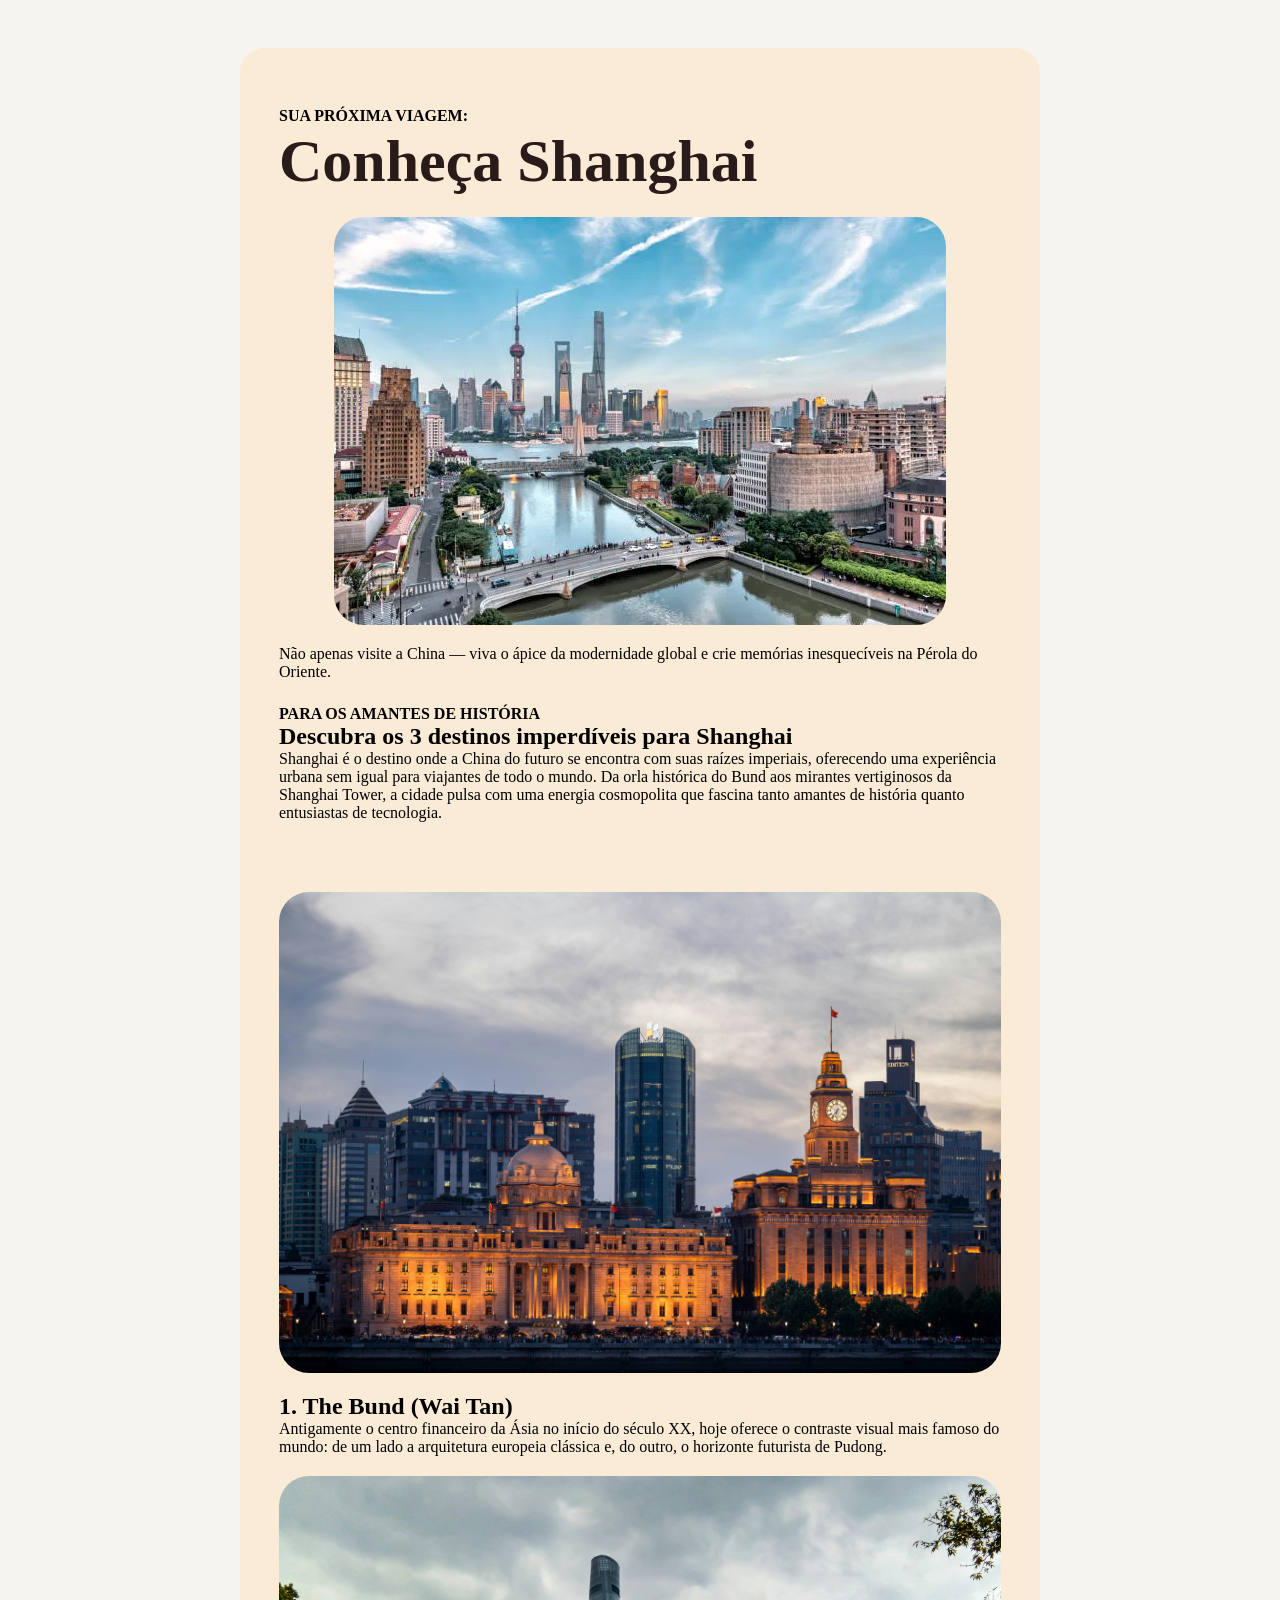
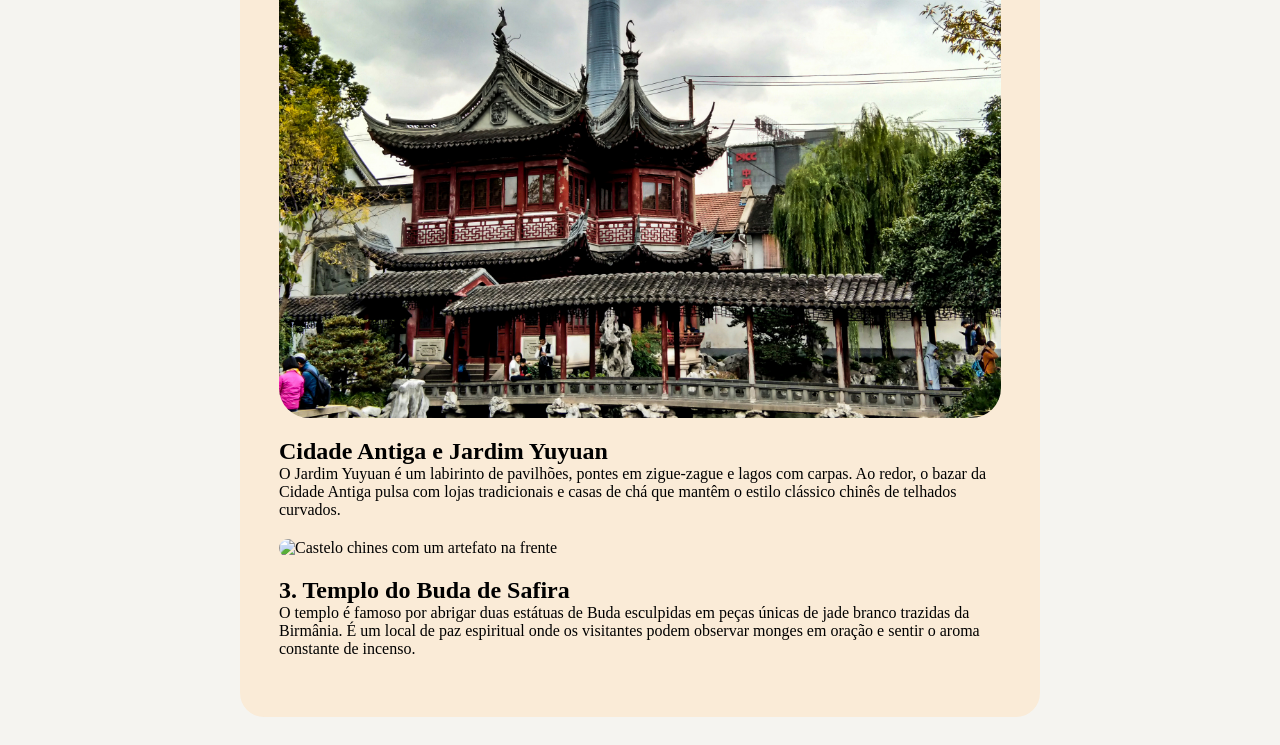
==== localturistico/index.html @ 1747b0d0 "commit inicial" ====
<!DOCTYPE html>
<html lang="pt-br">
<head>
  <meta charset="UTF-8">
  <meta name="viewport" content="width=device-width, initial-scale=1.0">
  <title>Local Turístico</title>
  <link rel="stylesheet" href="index.css">
</head>
<body>

  <div id="page">
    <main>
      <div class="card-turismo">
        <section id="cabeçalho">
          
          <h4>SUA PRÓXIMA VIAGEM:</h4>
          <h1>Conheça Shanghai</h1>
          <img src="assets/shanghai-skyline.jpeg" alt="Foto da cidade de Shanghai vista de cima">
          <p>Não apenas visite a China — viva o ápice da modernidade global e crie memórias inesquecíveis na Pérola do Oriente.</p>
          
        </section>
        
        <section id="pontosturisticos">
          <h4> PARA OS AMANTES DE HISTÓRIA</h4>
          <h2>Descubra os 3 destinos imperdíveis para Shanghai</h2>
          <p>
            Shanghai é o destino onde a China do futuro se encontra com suas raízes imperiais, oferecendo uma experiência urbana sem igual para viajantes de todo o mundo. Da orla histórica do Bund aos mirantes vertiginosos da Shanghai Tower, a cidade pulsa com uma energia cosmopolita que fascina tanto amantes de história quanto entusiastas de tecnologia.
          </p>
        </div>
          
          <div class="card-turismo">


            <img src="assets/thebund.jpeg" alt="Ponto turistico The Bund">
            <h2>1. The Bund (Wai Tan)</h2>
            <p>
              Antigamente o centro financeiro da Ásia no início do século XX, hoje oferece o contraste visual mais famoso do mundo: de um lado a arquitetura europeia clássica e, do outro, o horizonte futurista de Pudong.
            </p>
            
            <img src="assets/yuyuangarden.jpg" alt="Jardim tradicional de castelo chines">
            <h2>Cidade Antiga e Jardim Yuyuan </h2>
            <p>
              O Jardim Yuyuan é um labirinto de pavilhões, pontes em zigue-zague e lagos com carpas. Ao redor, o bazar da Cidade Antiga pulsa com lojas tradicionais e casas de chá que mantêm o estilo clássico chinês de telhados curvados.
            </p>
            
            <img src="assets/buddhatemple.jpg" alt="Castelo chines com um artefato na frente">
            <h2>3. Templo do Buda de Safira</h2>
            <p>
              O templo é famoso por abrigar duas estátuas de Buda esculpidas em peças únicas de jade branco trazidas da Birmânia. É um local de paz espiritual onde os visitantes podem observar monges em oração e sentir o aroma constante de incenso.
            </p>
          </section>
        </div>
    </main>





  </div>








  
</body>
</html>
---- localturistico/index.css ----
*{
  margin: 0;
  padding: 0;
}

.card-turismo{
  width: auto;
  margin: 20px auto;
  padding: 15px;
}

.card-turismo img{
  margin: 20px auto;
  max-width: 100%;
  height: auto;
  display: block;
  border-radius: 30px;
}

body{
  background-color: #F5F4F0;
}

#page{
  box-sizing: border-box;
  width: 800px;
  padding: 24px;
  background-color: antiquewhite;
  border-radius: 24px;
  margin: 48px auto 28px;
}

.card-turismo main{
  padding: 24px;
}

section + section{
  margin-top: 24px;
}

p + p {
  margin-top: 12px;
}

h1{
  color: #291B1A;
  line-height: 120%;
  font-size: 60px;
  margin-bottom: 4px;
}
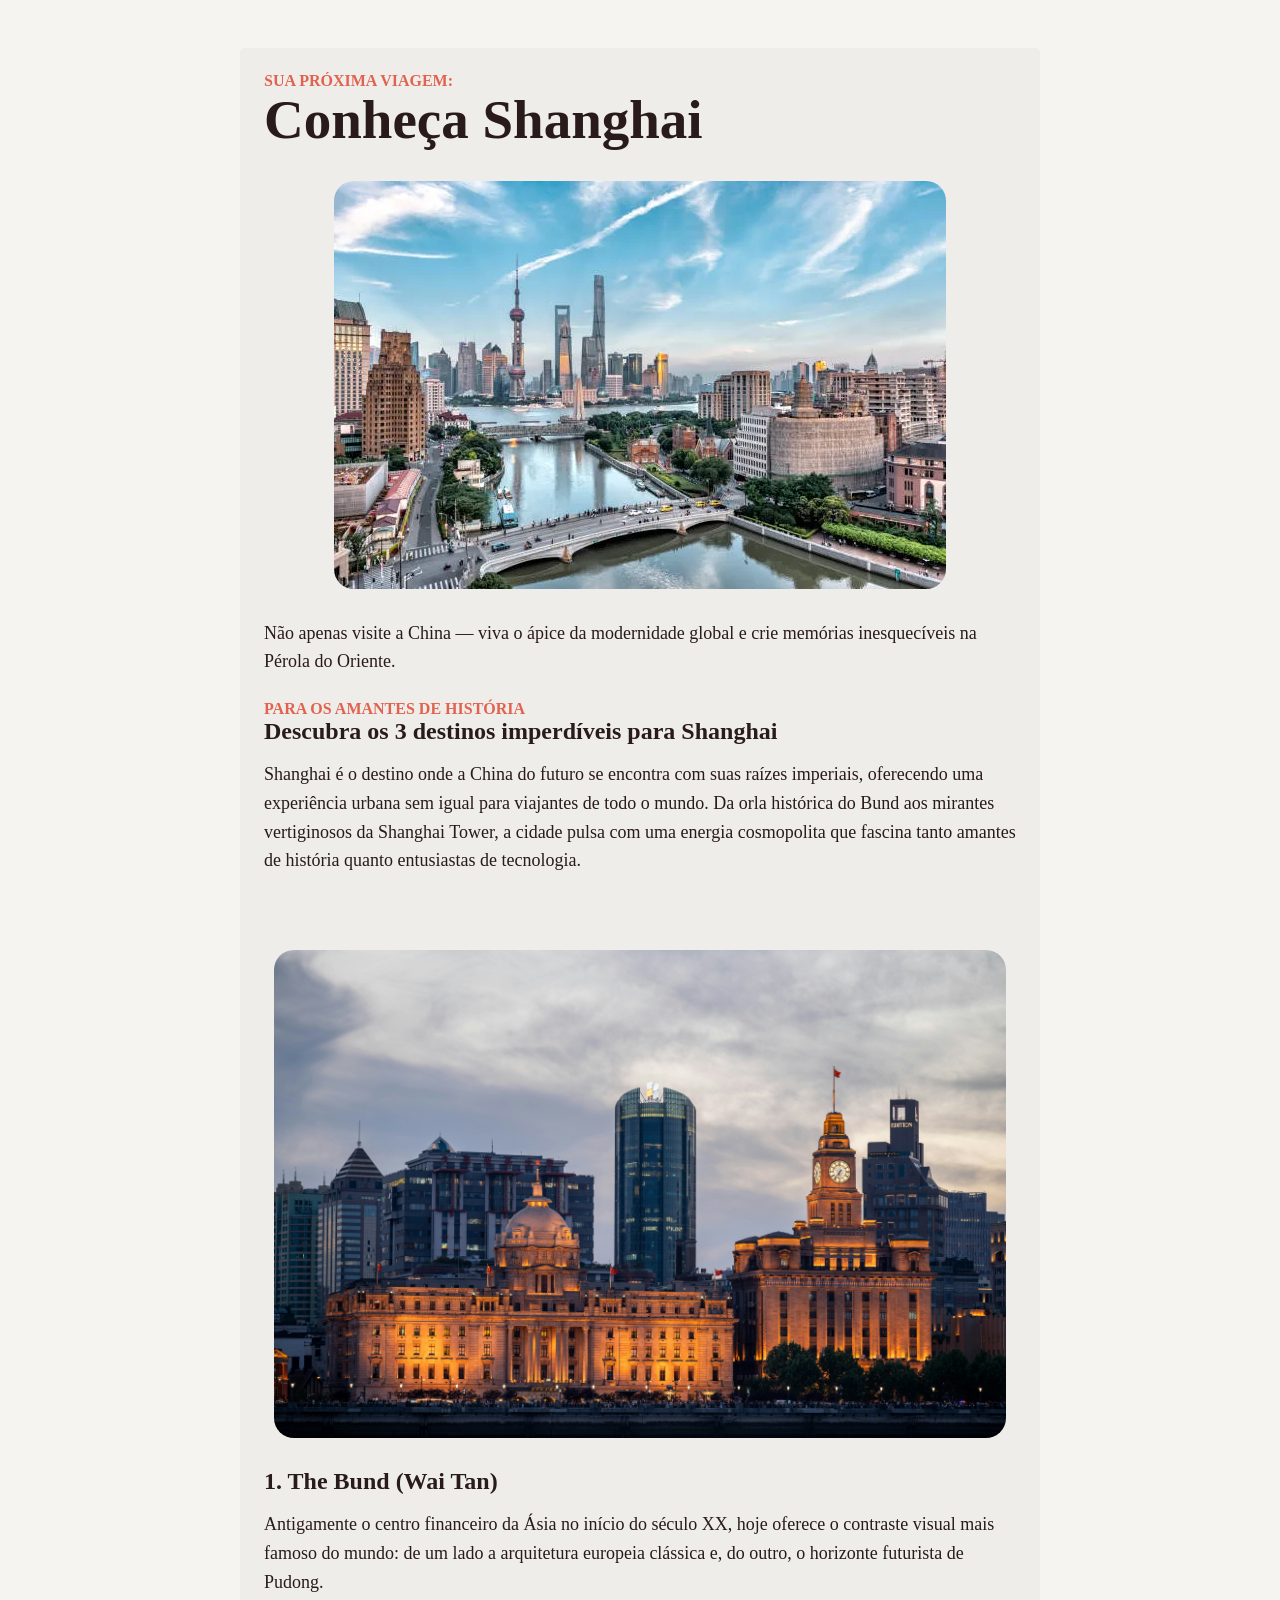
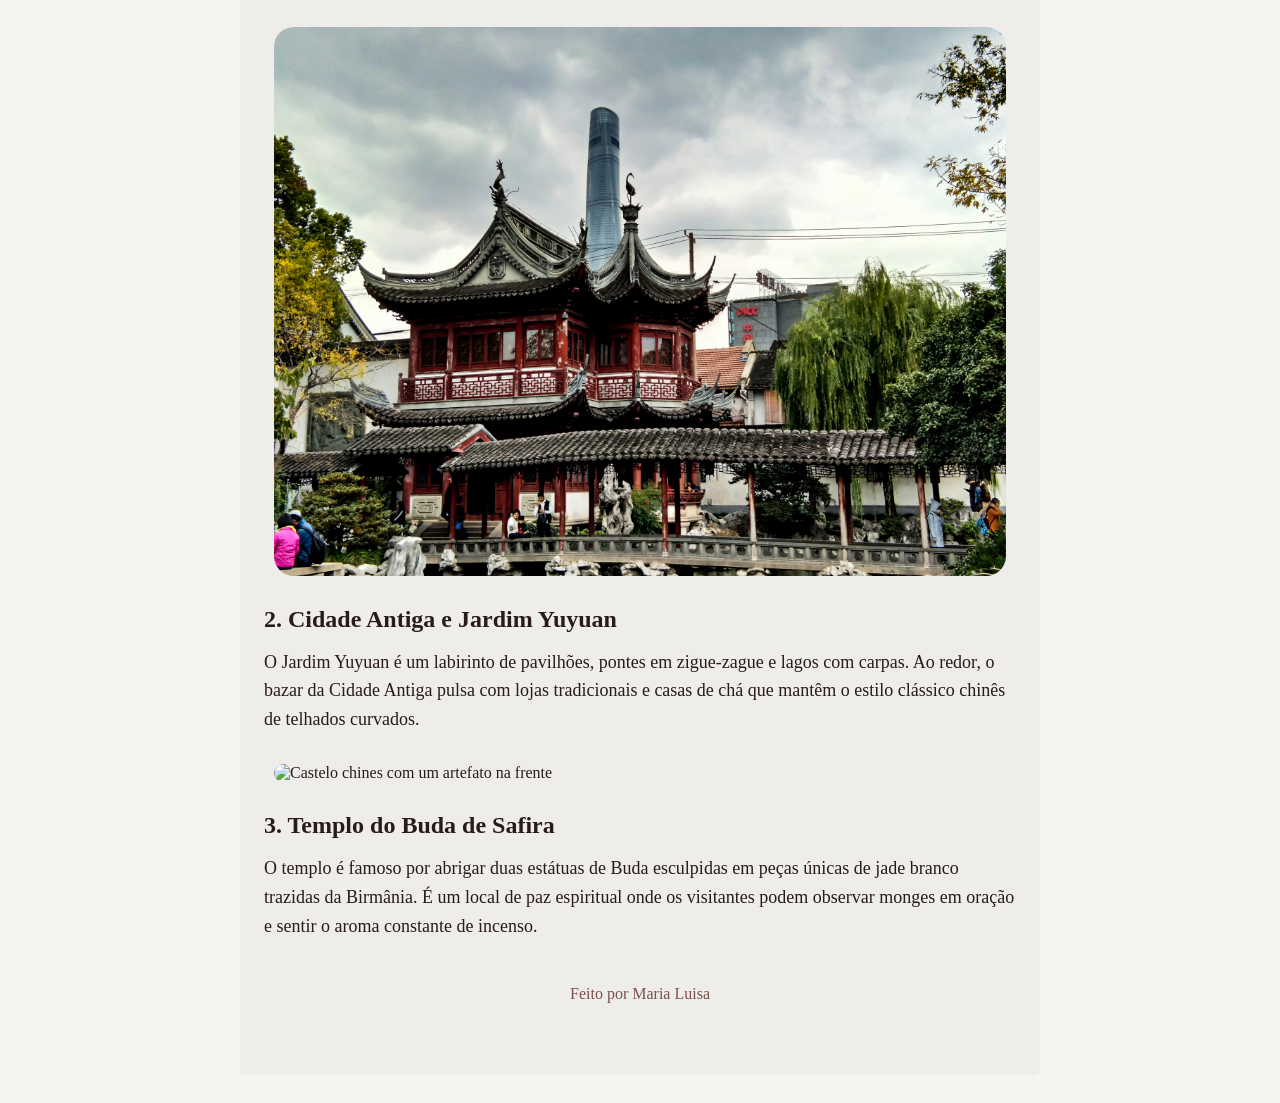
==== commit 8cd0197a: "modo final" ====
--- a/localturistico/index.html
+++ b/localturistico/index.html
@@ -38,7 +38,7 @@
             </p>
             
             <img src="assets/yuyuangarden.jpg" alt="Jardim tradicional de castelo chines">
-            <h2>Cidade Antiga e Jardim Yuyuan </h2>
+            <h2>2. Cidade Antiga e Jardim Yuyuan </h2>
             <p>
               O Jardim Yuyuan é um labirinto de pavilhões, pontes em zigue-zague e lagos com carpas. Ao redor, o bazar da Cidade Antiga pulsa com lojas tradicionais e casas de chá que mantêm o estilo clássico chinês de telhados curvados.
             </p>
@@ -52,19 +52,10 @@
         </div>
     </main>
 
-
-
-
-
+    <footer>
+      Feito por Maria Luisa
+    </footer>
   </div>
 
-
-
-
-
-
-
-
-  
 </body>
 </html>
--- a/localturistico/index.css
+++ b/localturistico/index.css
@@ -1,32 +1,37 @@
 *{
   margin: 0;
   padding: 0;
+  box-sizing: border-box;
 }
 
 .card-turismo{
-  width: auto;
-  margin: 20px auto;
-  padding: 15px;
+  width: 100%;
+  margin-bottom: 30px;
+  border-radius: 10px;
+  overflow: hidden;
 }
 
 .card-turismo img{
-  margin: 20px auto;
+  margin: 20px auto 20px;
+  padding: 10px;
   max-width: 100%;
   height: auto;
   display: block;
   border-radius: 30px;
+
 }
 
 body{
+  font-family:Georgia, 'Times New Roman', Times, serif;
   background-color: #F5F4F0;
+  color: #291B1A;
 }
 
 #page{
-  box-sizing: border-box;
   width: 800px;
   padding: 24px;
-  background-color: antiquewhite;
-  border-radius: 24px;
+  background-color: rgb(239, 237, 234);
+  border-radius: 5px;
   margin: 48px auto 28px;
 }
 
@@ -38,14 +43,27 @@
   margin-top: 24px;
 }
 
-p + p {
-  margin-top: 12px;
+p{
+  font-size: 18px;
+  line-height: 1.6;
+  margin: 15px 0;
 }
 
 h1{
   color: #291B1A;
-  line-height: 120%;
-  font-size: 60px;
-  margin-bottom: 4px;
+  line-height: 1.1;
+  font-size: 55px;
+  margin-bottom: 12px;
+  font-weight: 700;
 }
 
+h4{
+  color: #E1624F;
+}
+
+footer{
+  color: #7d514e;
+  text-align: center;
+  padding-bottom: 48px;
+}
+
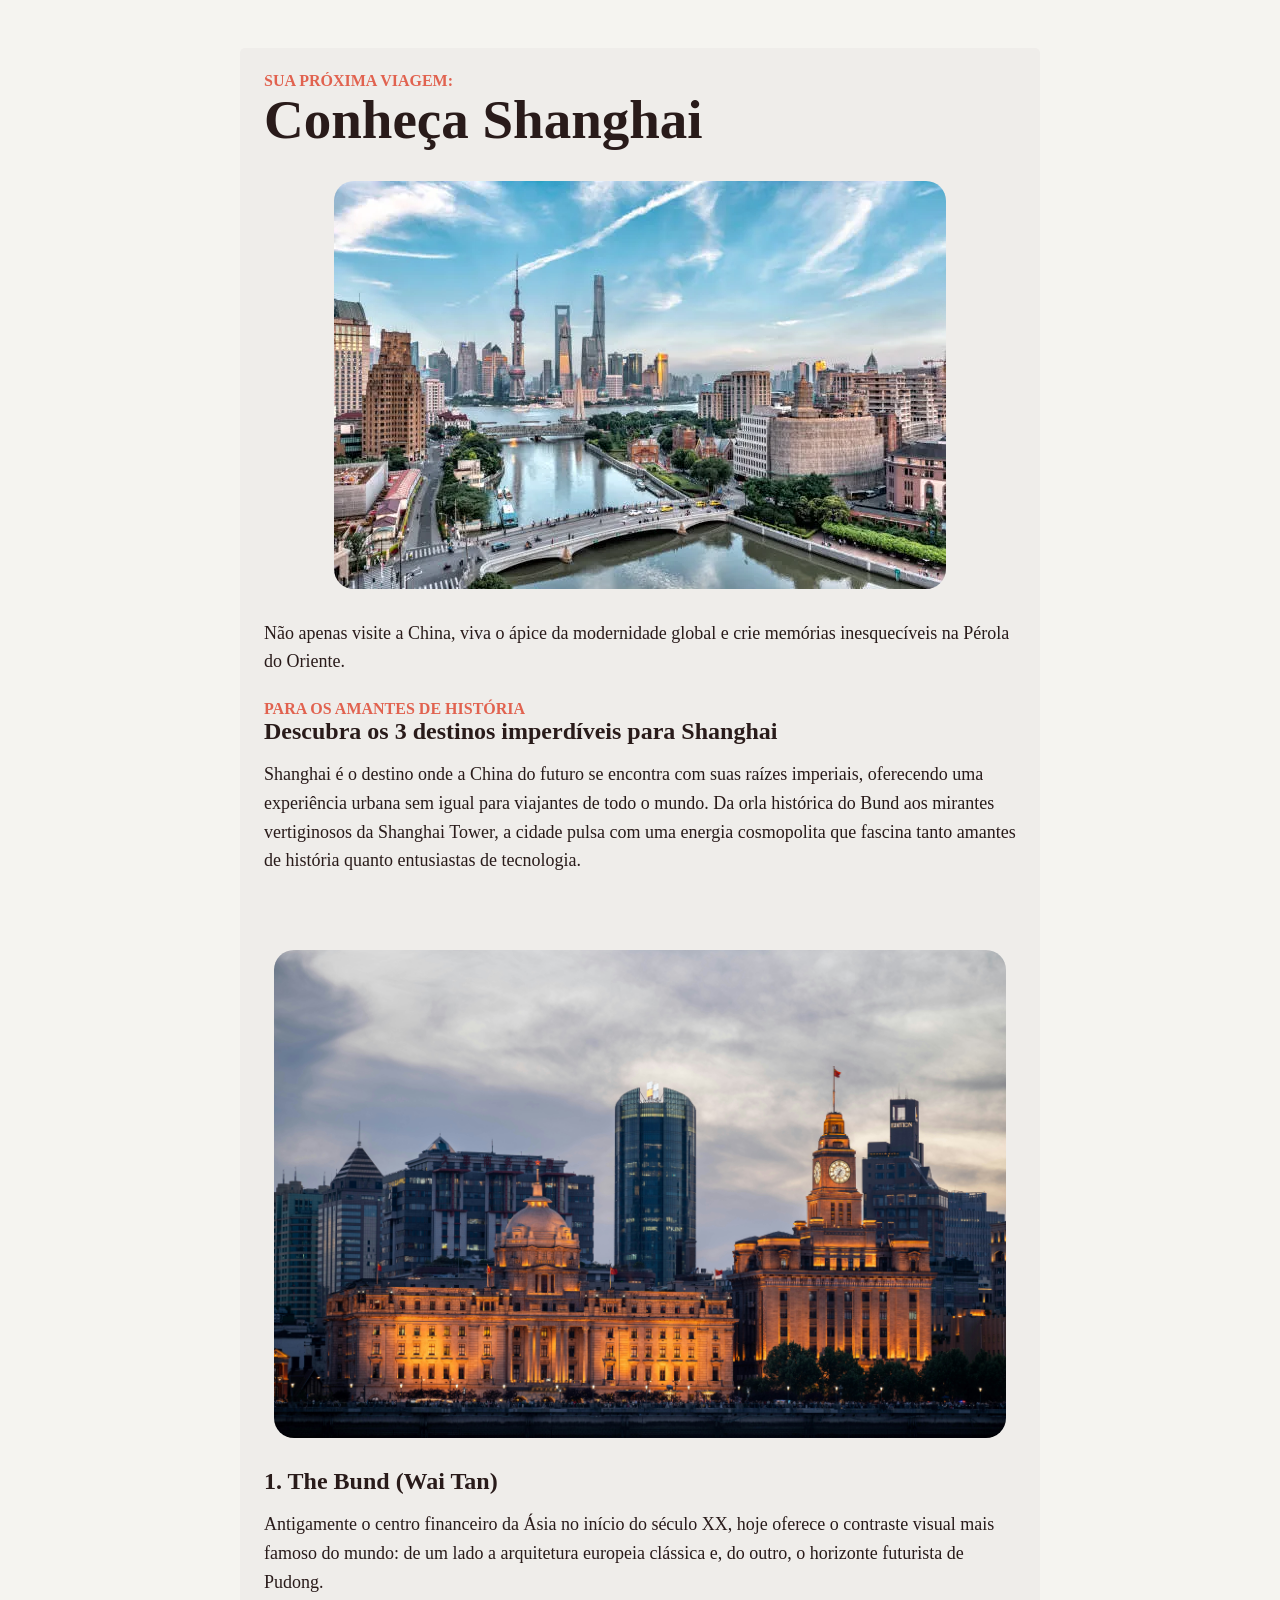
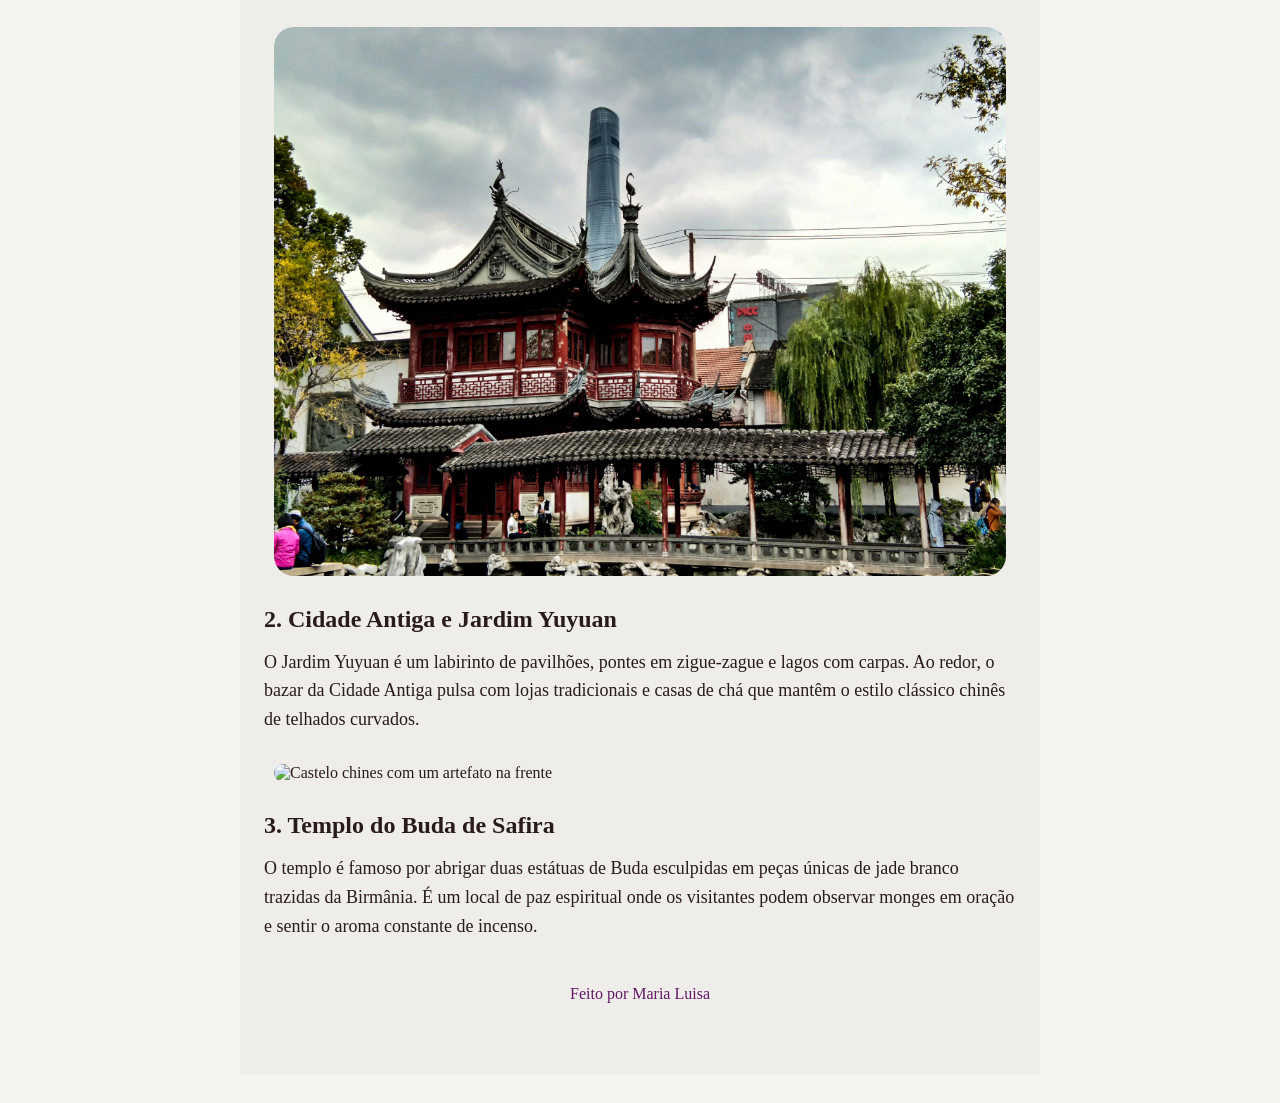
==== commit b25fb418: "commit final" ====
--- a/localturistico/index.html
+++ b/localturistico/index.html
@@ -16,7 +16,7 @@
           <h4>SUA PRÓXIMA VIAGEM:</h4>
           <h1>Conheça Shanghai</h1>
           <img src="assets/shanghai-skyline.jpeg" alt="Foto da cidade de Shanghai vista de cima">
-          <p>Não apenas visite a China — viva o ápice da modernidade global e crie memórias inesquecíveis na Pérola do Oriente.</p>
+          <p>Não apenas visite a China, viva o ápice da modernidade global e crie memórias inesquecíveis na Pérola do Oriente.</p>
           
         </section>
         
@@ -51,7 +51,6 @@
           </section>
         </div>
     </main>
-
     <footer>
       Feito por Maria Luisa
     </footer>
--- a/localturistico/index.css
+++ b/localturistico/index.css
@@ -62,7 +62,7 @@
 }
 
 footer{
-  color: #7d514e;
+  color: #611865;
   text-align: center;
   padding-bottom: 48px;
 }
